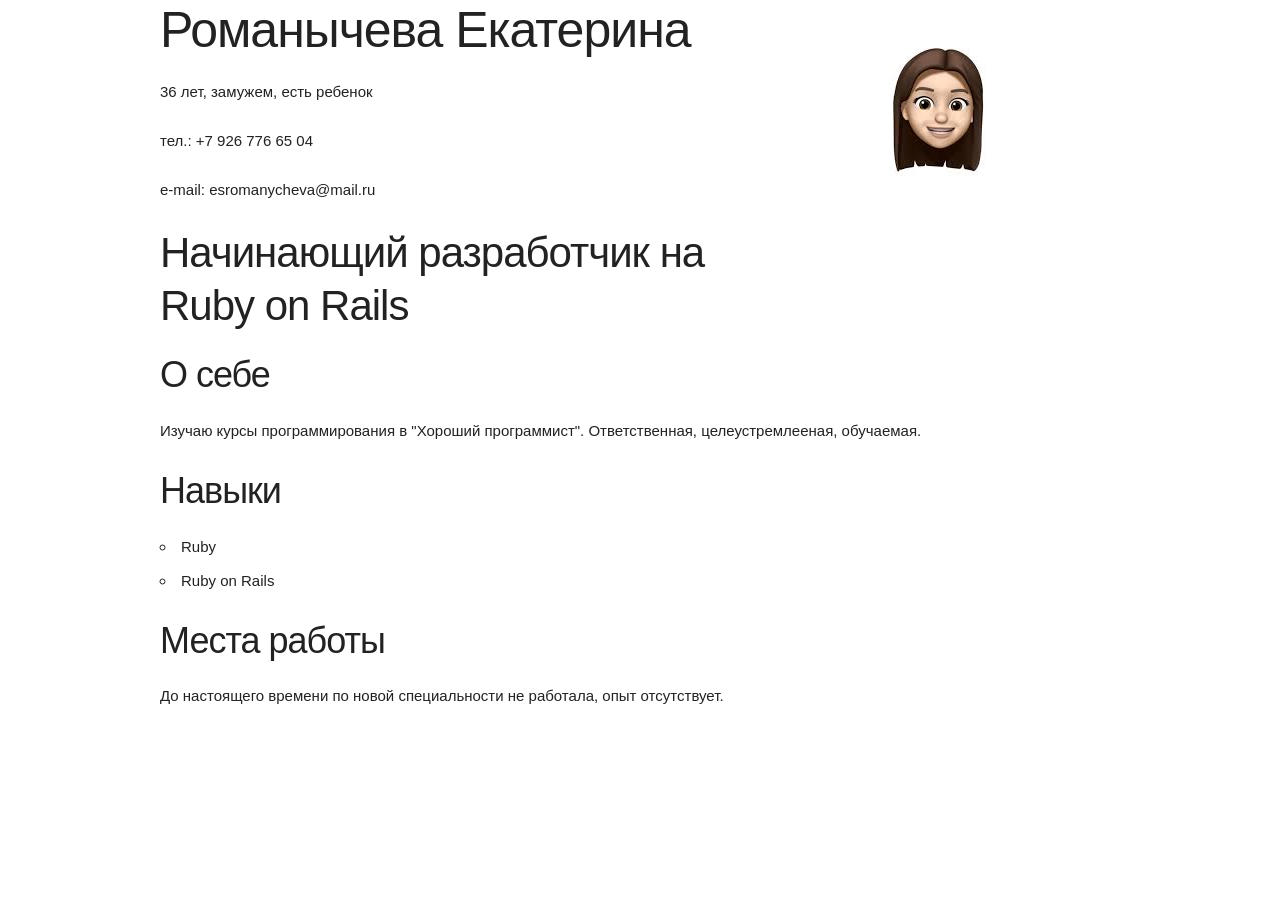
==== index.html @ 806fb1ae "rename to index" ====
<!DOCTYPE html>
<html lang="ru">
<head>
    <meta cherset="UTF-8">
    <title>Романычева Екатерина - начинающий разработчик на Ruby on Rails</title>

    <link href='https://fonts.googleapis.com/css?family=PT+Sans+Narrow:400,700&subset=latin,cyrillic' rel='stylesheet' type='text/css'>

    <link rel="stylesheet" href="css/normalize.css">
    <link rel="stylesheet" href="css/skeleton.css">
</head>

<body>
<div class="container">
    <div class="row">
        <div class="eight columns">
        <h1>Романычева Екатерина</h1>
        <p>36 лет, замужем, есть ребенок</p>
        <p>тел.: +7 926 776 65 04</p>
        <p>e-mail: esromanycheva@mail.ru</p>
            <h2>Начинающий разработчик на Ruby on Rails</h2>
        </div>
        <div class="four columns">
            <img src="kate.png" alt="[Фото]"/>
        </div>
    </div>
    <div class="row">
        </div>
        <div>
            <h3>О себе</h3>
            <p>Изучаю курсы программирования в "Хороший программист". Ответственная, целеустремлееная, обучаемая.</p>
        </div>

        <div>
            <h3>Навыки</h3>
            <ul>
                <li>Ruby</li>
                <li>Ruby on Rails</li>
            </ul>
        </div>

        <div>
    <h3>Места работы</h3>
            <p>До настоящего времени по новой специальности не работала, опыт отсутствует.</p>
</div>
    </div>
</body>
</html>
---- css/skeleton.css ----
/*
* Skeleton V2.0.4
* Copyright 2014, Dave Gamache
* www.getskeleton.com
* Free to use under the MIT license.
* http://www.opensource.org/licenses/mit-license.php
* 12/29/2014
*/


/* Table of contents
––––––––––––––––––––––––––––––––––––––––––––––––––
- Grid
- Base Styles
- Typography
- Links
- Buttons
- Forms
- Lists
- Code
- Tables
- Spacing
- Utilities
- Clearing
- Media Queries
*/


/* Grid
–––––––––––––––––––––––––––––––––––––––––––––––––– */
.container {
  position: relative;
  width: 100%;
  max-width: 960px;
  margin: 0 auto;
  padding: 0 20px;
  box-sizing: border-box; }
.column,
.columns {
  width: 100%;
  float: left;
  box-sizing: border-box; }

/* For devices larger than 400px */
@media (min-width: 400px) {
  .container {
    width: 85%;
    padding: 0; }
}

/* For devices larger than 550px */
@media (min-width: 550px) {
  .container {
    width: 80%; }
  .column,
  .columns {
    margin-left: 4%; }
  .column:first-child,
  .columns:first-child {
    margin-left: 0; }

  .one.column,
  .one.columns                    { width: 4.66666666667%; }
  .two.columns                    { width: 13.3333333333%; }
  .three.columns                  { width: 22%;            }
  .four.columns                   { width: 30.6666666667%; }
  .five.columns                   { width: 39.3333333333%; }
  .six.columns                    { width: 48%;            }
  .seven.columns                  { width: 56.6666666667%; }
  .eight.columns                  { width: 65.3333333333%; }
  .nine.columns                   { width: 74.0%;          }
  .ten.columns                    { width: 82.6666666667%; }
  .eleven.columns                 { width: 91.3333333333%; }
  .twelve.columns                 { width: 100%; margin-left: 0; }

  .one-third.column               { width: 30.6666666667%; }
  .two-thirds.column              { width: 65.3333333333%; }

  .one-half.column                { width: 48%; }

  /* Offsets */
  .offset-by-one.column,
  .offset-by-one.columns          { margin-left: 8.66666666667%; }
  .offset-by-two.column,
  .offset-by-two.columns          { margin-left: 17.3333333333%; }
  .offset-by-three.column,
  .offset-by-three.columns        { margin-left: 26%;            }
  .offset-by-four.column,
  .offset-by-four.columns         { margin-left: 34.6666666667%; }
  .offset-by-five.column,
  .offset-by-five.columns         { margin-left: 43.3333333333%; }
  .offset-by-six.column,
  .offset-by-six.columns          { margin-left: 52%;            }
  .offset-by-seven.column,
  .offset-by-seven.columns        { margin-left: 60.6666666667%; }
  .offset-by-eight.column,
  .offset-by-eight.columns        { margin-left: 69.3333333333%; }
  .offset-by-nine.column,
  .offset-by-nine.columns         { margin-left: 78.0%;          }
  .offset-by-ten.column,
  .offset-by-ten.columns          { margin-left: 86.6666666667%; }
  .offset-by-eleven.column,
  .offset-by-eleven.columns       { margin-left: 95.3333333333%; }

  .offset-by-one-third.column,
  .offset-by-one-third.columns    { margin-left: 34.6666666667%; }
  .offset-by-two-thirds.column,
  .offset-by-two-thirds.columns   { margin-left: 69.3333333333%; }

  .offset-by-one-half.column,
  .offset-by-one-half.columns     { margin-left: 52%; }

}


/* Base Styles
–––––––––––––––––––––––––––––––––––––––––––––––––– */
/* NOTE
html is set to 62.5% so that all the REM measurements throughout Skeleton
are based on 10px sizing. So basically 1.5rem = 15px :) */
html {
  font-size: 62.5%; }
body {
  font-size: 1.5em; /* currently ems cause chrome bug misinterpreting rems on body element */
  line-height: 1.6;
  font-weight: 400;
  ffont-family: "PT Sans Narrow", "HelveticaNeue", "Helvetica Neue", Helvetica, Arial, sans-serif;
  color: #222; }


/* Typography
–––––––––––––––––––––––––––––––––––––––––––––––––– */
h1, h2, h3, h4, h5, h6 {
  margin-top: 0;
  margin-bottom: 2rem;
  font-weight: 300; }
h1 { font-size: 4.0rem; line-height: 1.2;  letter-spacing: -.1rem;}
h2 { font-size: 3.6rem; line-height: 1.25; letter-spacing: -.1rem; }
h3 { font-size: 3.0rem; line-height: 1.3;  letter-spacing: -.1rem; }
h4 { font-size: 2.4rem; line-height: 1.35; letter-spacing: -.08rem; }
h5 { font-size: 1.8rem; line-height: 1.5;  letter-spacing: -.05rem; }
h6 { font-size: 1.5rem; line-height: 1.6;  letter-spacing: 0; }

/* Larger than phablet */
@media (min-width: 550px) {
  h1 { font-size: 5.0rem; }
  h2 { font-size: 4.2rem; }
  h3 { font-size: 3.6rem; }
  h4 { font-size: 3.0rem; }
  h5 { font-size: 2.4rem; }
  h6 { font-size: 1.5rem; }
}

p {
  margin-top: 0; }


/* Links
–––––––––––––––––––––––––––––––––––––––––––––––––– */
a {
  color: #1EAEDB; }
a:hover {
  color: #0FA0CE; }


/* Buttons
–––––––––––––––––––––––––––––––––––––––––––––––––– */
.button,
button,
input[type="submit"],
input[type="reset"],
input[type="button"] {
  display: inline-block;
  height: 38px;
  padding: 0 30px;
  color: #555;
  text-align: center;
  font-size: 11px;
  font-weight: 600;
  line-height: 38px;
  letter-spacing: .1rem;
  text-transform: uppercase;
  text-decoration: none;
  white-space: nowrap;
  background-color: transparent;
  border-radius: 4px;
  border: 1px solid #bbb;
  cursor: pointer;
  box-sizing: border-box; }
.button:hover,
button:hover,
input[type="submit"]:hover,
input[type="reset"]:hover,
input[type="button"]:hover,
.button:focus,
button:focus,
input[type="submit"]:focus,
input[type="reset"]:focus,
input[type="button"]:focus {
  color: #333;
  border-color: #888;
  outline: 0; }
.button.button-primary,
button.button-primary,
input[type="submit"].button-primary,
input[type="reset"].button-primary,
input[type="button"].button-primary {
  color: #FFF;
  background-color: #33C3F0;
  border-color: #33C3F0; }
.button.button-primary:hover,
button.button-primary:hover,
input[type="submit"].button-primary:hover,
input[type="reset"].button-primary:hover,
input[type="button"].button-primary:hover,
.button.button-primary:focus,
button.button-primary:focus,
input[type="submit"].button-primary:focus,
input[type="reset"].button-primary:focus,
input[type="button"].button-primary:focus {
  color: #FFF;
  background-color: #1EAEDB;
  border-color: #1EAEDB; }


/* Forms
–––––––––––––––––––––––––––––––––––––––––––––––––– */
input[type="email"],
input[type="number"],
input[type="search"],
input[type="text"],
input[type="tel"],
input[type="url"],
input[type="password"],
textarea,
select {
  height: 38px;
  padding: 6px 10px; /* The 6px vertically centers text on FF, ignored by Webkit */
  background-color: #fff;
  border: 1px solid #D1D1D1;
  border-radius: 4px;
  box-shadow: none;
  box-sizing: border-box; }
/* Removes awkward default styles on some inputs for iOS */
input[type="email"],
input[type="number"],
input[type="search"],
input[type="text"],
input[type="tel"],
input[type="url"],
input[type="password"],
textarea {
  -webkit-appearance: none;
     -moz-appearance: none;
          appearance: none; }
textarea {
  min-height: 65px;
  padding-top: 6px;
  padding-bottom: 6px; }
input[type="email"]:focus,
input[type="number"]:focus,
input[type="search"]:focus,
input[type="text"]:focus,
input[type="tel"]:focus,
input[type="url"]:focus,
input[type="password"]:focus,
textarea:focus,
select:focus {
  border: 1px solid #33C3F0;
  outline: 0; }
label,
legend {
  display: block;
  margin-bottom: .5rem;
  font-weight: 600; }
fieldset {
  padding: 0;
  border-width: 0; }
input[type="checkbox"],
input[type="radio"] {
  display: inline; }
label > .label-body {
  display: inline-block;
  margin-left: .5rem;
  font-weight: normal; }


/* Lists
–––––––––––––––––––––––––––––––––––––––––––––––––– */
ul {
  list-style: circle inside; }
ol {
  list-style: decimal inside; }
ol, ul {
  padding-left: 0;
  margin-top: 0; }
ul ul,
ul ol,
ol ol,
ol ul {
  margin: 1.5rem 0 1.5rem 3rem;
  font-size: 90%; }
li {
  margin-bottom: 1rem; }


/* Code
–––––––––––––––––––––––––––––––––––––––––––––––––– */
code {
  padding: .2rem .5rem;
  margin: 0 .2rem;
  font-size: 90%;
  white-space: nowrap;
  background: #F1F1F1;
  border: 1px solid #E1E1E1;
  border-radius: 4px; }
pre > code {
  display: block;
  padding: 1rem 1.5rem;
  white-space: pre; }


/* Tables
–––––––––––––––––––––––––––––––––––––––––––––––––– */
th,
td {
  padding: 12px 15px;
  text-align: left;
  border-bottom: 1px solid #E1E1E1; }
th:first-child,
td:first-child {
  padding-left: 0; }
th:last-child,
td:last-child {
  padding-right: 0; }


/* Spacing
–––––––––––––––––––––––––––––––––––––––––––––––––– */
button,
.button {
  margin-bottom: 1rem; }
input,
textarea,
select,
fieldset {
  margin-bottom: 1.5rem; }
pre,
blockquote,
dl,
figure,
table,
p,
ul,
ol,
form {
  margin-bottom: 2.5rem; }


/* Utilities
–––––––––––––––––––––––––––––––––––––––––––––––––– */
.u-full-width {
  width: 100%;
  box-sizing: border-box; }
.u-max-full-width {
  max-width: 100%;
  box-sizing: border-box; }
.u-pull-right {
  float: right; }
.u-pull-left {
  float: left; }


/* Misc
–––––––––––––––––––––––––––––––––––––––––––––––––– */
hr {
  margin-top: 3rem;
  margin-bottom: 3.5rem;
  border-width: 0;
  border-top: 1px solid #E1E1E1; }


/* Clearing
–––––––––––––––––––––––––––––––––––––––––––––––––– */

/* Self Clearing Goodness */
.container:after,
.row:after,
.u-cf {
  content: "";
  display: table;
  clear: both; }


/* Media Queries
–––––––––––––––––––––––––––––––––––––––––––––––––– */
/*
Note: The best way to structure the use of media queries is to create the queries
near the relevant code. For example, if you wanted to change the styles for buttons
on small devices, paste the mobile query code up in the buttons section and style it
there.
*/


/* Larger than mobile */
@media (min-width: 400px) {}

/* Larger than phablet (also point when grid becomes active) */
@media (min-width: 550px) {}

/* Larger than tablet */
@media (min-width: 750px) {}

/* Larger than desktop */
@media (min-width: 1000px) {}

/* Larger than Desktop HD */
@media (min-width: 1200px) {}
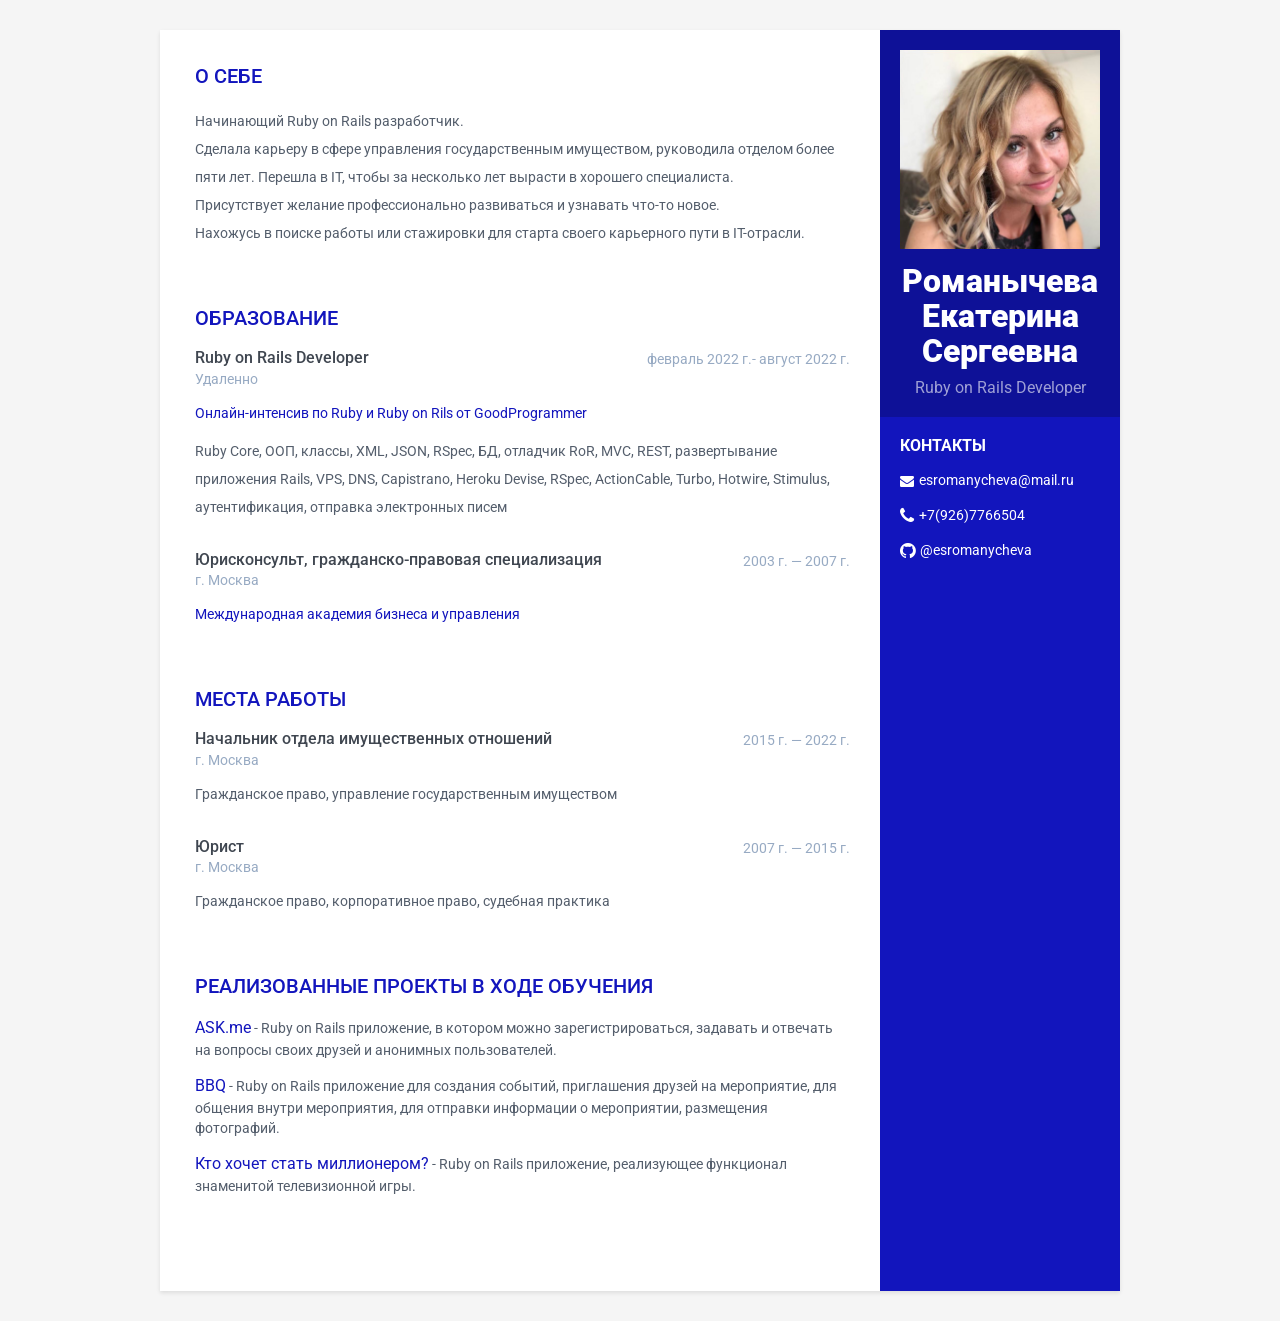
==== commit 66474b2c: "init cv" ====
--- a/index.html
+++ b/index.html
@@ -1,48 +1,131 @@
 <!DOCTYPE html>
 <html lang="ru">
 <head>
-    <meta cherset="UTF-8">
-    <title>Романычева Екатерина - начинающий разработчик на Ruby on Rails</title>
+    <title>Резюме Романычева Екатерина Сергеевна</title>
+    
+    <meta charset="utf-8">
+    <meta name="viewport" content="width=device-width, initial-scale=1.0">
 
-    <link href='https://fonts.googleapis.com/css?family=PT+Sans+Narrow:400,700&subset=latin,cyrillic' rel='stylesheet' type='text/css'>
+    <link href='https://fonts.googleapis.com/css?family=Roboto:400,500,400italic,300italic,300,500italic,700,700italic,900,900italic' rel='stylesheet' type='text/css'>
+    <link rel="stylesheet" href="assets/plugins/bootstrap/css/bootstrap.min.css">
+    <link rel="stylesheet" href="assets/plugins/font-awesome/css/font-awesome.css">
 
-    <link rel="stylesheet" href="css/normalize.css">
-    <link rel="stylesheet" href="css/skeleton.css">
+    <link id="theme-style" rel="stylesheet" href="assets/css/styles.css">
 </head>
 
 <body>
-<div class="container">
-    <div class="row">
-        <div class="eight columns">
-        <h1>Романычева Екатерина</h1>
-        <p>36 лет, замужем, есть ребенок</p>
-        <p>тел.: +7 926 776 65 04</p>
-        <p>e-mail: esromanycheva@mail.ru</p>
-            <h2>Начинающий разработчик на Ruby on Rails</h2>
+  <div class="wrapper">
+
+    <div class="sidebar-wrapper">
+      <div class="profile-container">
+        <img class="profile" src="assets/images/image.jpg" alt="Фото"/>
+        <h1 class="name">Романычева Екатерина Сергеевна</h1>
+        <h3 class="tagline">Ruby on Rails Developer</h3>
+      </div><!--//profile-container-->
+
+      <div class="contact-container container-block">
+        <h2 class="container-block-title">Контакты</h2>
+        <ul class="list-unstyled contact-list">
+          <li class="email"><i class="fa fa-envelope"></i><a href="mailto:yourname@mail.ru">esromanycheva@mail.ru</a></li>
+          <li class="phone"><i class="fa fa-phone"></i><a href="tel:01234567890">+7(926)7766504</a></li>
+          <li class="github"><i class="fa fa-github"></i><a href="https://github.com/esromanycheva" target="_blank">@esromanycheva</a></li>
+        </ul>
+      </div><!--//contact-container-->
+
+      <!-- <div class="languages-container container-block">
+        <h2 class="container-block-title">Знание языков</h2>
+        <ul class="list-unstyled interests-list">
+          <li>Английский <span class="lang-desc">(чтение технической документации)</span></li>
+          <li>Русский <span class="lang-desc">(родной)</span></li>
+        </ul>
+      </div>//languages-container -->
+    </div>
+
+    <div class="main-wrapper">
+      <section class="section summary-section">
+        <h2 class="section-title">О себе</h2>
+        <div class="summary">
+          <p>Начинающий Ruby on Rails разработчик.<br>
+            Сделала карьеру в сфере управления государственным имуществом, руководила отделом более пяти лет. Перешла в IT, чтобы за несколько лет вырасти в хорошего специалиста.<br> 
+            Присутствует желание профессионально развиваться и узнавать что-то новое.<br>
+            Нахожусь в поиске работы или стажировки для старта своего карьерного пути в IT-отрасли.<br>
+          </p>
         </div>
-        <div class="four columns">
-            <img src="kate.png" alt="[Фото]"/>
-        </div>
-    </div>
-    <div class="row">
-        </div>
-        <div>
-            <h3>О себе</h3>
-            <p>Изучаю курсы программирования в "Хороший программист". Ответственная, целеустремлееная, обучаемая.</p>
+      </section>
+
+      <section class="section experiences-section">
+        <h2 class="section-title">Образование</h2>
+        <div class="item">
+          <div class="meta">
+            <div class="upper-row">
+                <h3 class="job-title">Ruby on Rails Developer</h3>
+                <div class="time">февраль 2022 г.- август 2022 г. </div>
+            </div>
+            <div class="company">Удаленно</div>
+          </div>
+          <div class="details">
+            <p><a href="https://goodprogrammer.ru/">Онлaйн-интенсив по Ruby и Ruby on Rils от GoodProgrammer</a></p>
+          </div>
+          <p>Ruby Core, ООП, классы, XML, JSON, RSpec, БД, отладчик RoR, MVC, REST, развертывание приложения Rails, VPS, DNS, Capistrano, Heroku Devise, RSpec, ActionCable, Turbo, Hotwire, Stimulus, аутентификация, отправка электронных писем</p>
         </div>
 
-        <div>
-            <h3>Навыки</h3>
-            <ul>
-                <li>Ruby</li>
-                <li>Ruby on Rails</li>
-            </ul>
+        <div class="item">
+          <div class="meta">
+            <div class="upper-row">
+              <h3 class="job-title">Юрисконсульт, гражданско-правовая специализация</h3>
+              <div class="time">2003 г. — 2007 г. </div>
+            </div>
+            <div class="company">г. Москва</div>
+          </div>
+          <div class="details">
+            <p><a href="https://mabiu.ru//">Международная академия бизнеса и управления</a></p>
+          </div>
+        </div>
+      </section>
+
+      <section class="section experiences-section">
+        <h2 class="section-title">Места работы</h2>
+        <div class="item">
+          <div class="meta">
+            <div class="upper-row">
+              <h3 class="job-title">Начальник отдела имущественных отношений</h3>
+              <div class="time">2015 г. — 2022 г.</div>
+            </div>
+            <div class="company">г. Москва</div>
+          </div>
+            <p>Гражданское право, управление государственным имуществом</p>
+        </div>
+        <div class="item">
+          <div class="meta">
+            <div class="upper-row">
+              <h3 class="job-title">Юрист</h3>
+              <div class="time">2007 г. — 2015 г.</div>
+            </div>
+            <div class="company">г. Москва</div>
+          </div>
+            <p>Гражданское право, корпоративное право, судебная практика</p>
+        </div>
+      </section>
+
+      <section class="section projects-section">
+        <h2 class="section-title">Реализованные проекты в ходе обучения</h2>
+        <div class="item">
+            <span class="project-title"><a href="https://github.com/esromanycheva/askmee" target="_blank">ASK.me</a></span> -
+            <span class="project-tagline">Ruby on Rails приложение, в котором можно зарегистрироваться, задавать и отвечать на вопросы своих друзей и анонимных пользователей.</span>
         </div>
 
-        <div>
-    <h3>Места работы</h3>
-            <p>До настоящего времени по новой специальности не работала, опыт отсутствует.</p>
-</div>
+        <div class="item">
+          <span class="project-title"><a href="https://github.com/esromanycheva/bbq2" target="_blank">BBQ</a></span> -
+          <span class="project-tagline">Ruby on Rails приложение для создания событий, приглашения друзей на мероприятие, для общения внутри мероприятия, для отправки информации о мероприятии, размещения фотографий.</span>
+        </div>
+
+        <div class="item">
+          <span class="project-title"><a href="https://github.com/esromanycheva/khsm2" target="_blank">Кто хочет стать миллионером?</a></span> -
+          <span class="project-tagline">Ruby on Rails приложение, реализующее функционал знаменитой телевизионной игры.</span>
+        </div>
+
+      </section>
     </div>
+  </div>
 </body>
 </html>
--- a/assets/css/styles.css
+++ b/assets/css/styles.css
@@ -0,0 +1,284 @@
+/*
+ * Template Name: Orbit - Responsive Resume/CV Template for Developers
+ * Version: 1.0
+ * Author: Xiaoying Riley
+ * Twitter: @3rdwave_themes
+ * License: Creative Commons Attribution 3.0 License
+ * Website: http://themes.3rdwavemedia.com/
+*/
+/* styles-3.css */
+/* ======= Base ======= */
+body {
+  font-family: 'Roboto', sans-serif;
+  color: #545E6C;
+  background: #f5f5f5;
+  font-size: 14px;
+  padding: 30px;
+  -webkit-font-smoothing: antialiased;
+  -moz-osx-font-smoothing: grayscale;
+}
+h1,
+h2,
+h3,
+h4,
+h5,
+h6 {
+  font-weight: 700;
+}
+a {
+  color: #1215bd;
+  -webkit-transition: all 0.4s ease-in-out;
+  -moz-transition: all 0.4s ease-in-out;
+  -ms-transition: all 0.4s ease-in-out;
+  -o-transition: all 0.4s ease-in-out;
+}
+a:hover {
+  text-decoration: underline;
+  color: #1215bd;
+}
+a:focus {
+  text-decoration: none;
+}
+p {
+  line-height: 2;
+}
+.wrapper {
+  background: #1215bd;
+  max-width: 960px;
+  margin: 0 auto;
+  position: relative;
+  -webkit-box-shadow: 0px 2px 4px rgba(0, 0, 0, 0.1);
+  -moz-box-shadow: 0px 2px 4px rgba(0, 0, 0, 0.1);
+  box-shadow: 0px 2px 4px rgba(0, 0, 0, 0.1);
+}
+.sidebar-wrapper {
+  background: #1215bd;
+  position: absolute;
+  right: 0;
+  width: 240px;
+  height: 100%;
+  min-height: 800px;
+  color: #fff;
+}
+.sidebar-wrapper a {
+  color: #fff;
+}
+.sidebar-wrapper .profile-container {
+  padding: 20px;
+  background: rgba(0, 0, 0, 0.2);
+  text-align: center;
+  color: #fff;
+}
+.sidebar-wrapper .name {
+  font-size: 32px;
+  font-weight: 900;
+  margin-top: 0;
+  margin-bottom: 10px;
+}
+.sidebar-wrapper .tagline {
+  color: rgba(255, 255, 255, 0.6);
+  font-size: 16px;
+  font-weight: 400;
+  margin-top: 0;
+  margin-bottom: 0;
+}
+.sidebar-wrapper .profile {
+  margin-bottom: 15px;
+  width: 100%;
+}
+.sidebar-wrapper .contact-list .fa {
+  margin-right: 5px;
+  font-size: 18px;
+  vertical-align: middle;
+}
+.sidebar-wrapper .contact-list li {
+  margin-bottom: 15px;
+}
+.sidebar-wrapper .contact-list li:last-child {
+  margin-bottom: 0;
+}
+.sidebar-wrapper .contact-list .email .fa {
+  font-size: 14px;
+}
+.sidebar-wrapper .container-block {
+  padding: 20px;
+}
+.sidebar-wrapper .container-block-title {
+  text-transform: uppercase;
+  font-size: 16px;
+  font-weight: 700;
+  margin-top: 0;
+  margin-bottom: 15px;
+}
+.sidebar-wrapper .degree {
+  font-size: 14px;
+  margin-top: 0;
+  margin-bottom: 5px;
+}
+.sidebar-wrapper .education-container .item {
+  margin-bottom: 15px;
+}
+.sidebar-wrapper .education-container .item:last-child {
+  margin-bottom: 0;
+}
+.sidebar-wrapper .education-container .meta {
+  color: rgba(255, 255, 255, 0.6);
+  font-weight: 500;
+  margin-bottom: 0px;
+  margin-top: 0;
+}
+.sidebar-wrapper .education-container .time {
+  color: rgba(255, 255, 255, 0.6);
+  font-weight: 500;
+  margin-bottom: 0px;
+}
+.sidebar-wrapper .interests-list {
+  margin-bottom: 0;
+}
+.sidebar-wrapper .interests-list li {
+  margin-bottom: 10px;
+}
+.sidebar-wrapper .interests-list li:last-child {
+  margin-bottom: 0;
+}
+.main-wrapper {
+  background: #fff;
+  padding: 35px;
+  padding-right: 270px;
+}
+.main-wrapper .section-title {
+  text-transform: uppercase;
+  font-size: 20px;
+  font-weight: 500;
+  color: #1215bd;
+  position: relative;
+  margin-top: 0;
+  margin-bottom: 20px;
+}
+.main-wrapper .section-title .fa {
+  width: 30px;
+  height: 30px;
+  margin-right: 8px;
+  display: inline-block;
+  color: #fff;
+  -webkit-border-radius: 50%;
+  -moz-border-radius: 50%;
+  -ms-border-radius: 50%;
+  -o-border-radius: 50%;
+  border-radius: 50%;
+  -moz-background-clip: padding;
+  -webkit-background-clip: padding-box;
+  background-clip: padding-box;
+  background: #1215bd;
+  text-align: center;
+  padding-top: 8px;
+  font-size: 16px;
+  position: relative;
+  top: -2px;
+}
+.main-wrapper .section {
+  margin-bottom: 60px;
+}
+.main-wrapper .experiences-section .item {
+  margin-bottom: 30px;
+}
+.main-wrapper .upper-row {
+  position: relative;
+  overflow: hidden;
+  margin-bottom: 2px;
+}
+.main-wrapper .job-title {
+  color: #3F4650;
+  font-size: 16px;
+  margin-top: 0;
+  margin-bottom: 0;
+  font-weight: 500;
+}
+.main-wrapper .time {
+  position: absolute;
+  right: 0;
+  top: 0;
+  color: #97AAC3;
+}
+.main-wrapper .company {
+  margin-bottom: 10px;
+  color: #97AAC3;
+}
+.main-wrapper .project-title {
+  font-size: 16px;
+  font-weight: 400;
+  margin-top: 0;
+  margin-bottom: 5px;
+}
+.main-wrapper .projects-section .intro {
+  margin-bottom: 30px;
+}
+.main-wrapper .projects-section .item {
+  margin-bottom: 15px;
+}
+.skillset .item {
+  margin-bottom: 15px;
+  overflow: hidden;
+}
+.skillset .level-title {
+  font-size: 14px;
+  margin-top: 0;
+  margin-bottom: 12px;
+}
+.skillset .level-bar {
+  height: 12px;
+  background: #f5f5f5;
+}
+.skillset .level-bar-inner {
+  height: 12px;
+  background: #1215bd;
+}
+.footer {
+  padding: 30px;
+  padding-top: 60px;
+}
+.footer .copyright {
+  line-height: 1.6;
+  color: #545E6C;
+  font-size: 13px;
+}
+.footer .fa-heart {
+  color: #fb866a;
+}
+/* Extra small devices (phones, less than 768px) */
+@media (max-width: 767px) {
+  .sidebar-wrapper {
+    position: static;
+    width: inherit;
+  }
+  .main-wrapper {
+    padding: 30px;
+  }
+  .main-wrapper .time {
+    position: static;
+    display: block;
+    margin-top: 5px;
+  }
+  .main-wrapper .upper-row {
+    margin-bottom: 0;
+  }
+}
+/* Small devices (tablets, 768px and up) */
+/* Medium devices (desktops, 992px and up) */
+@media (min-width: 992px) {
+  .skillset .level-title {
+    display: inline-block;
+    float: left;
+    width: 30%;
+    margin-bottom: 0;
+  }
+  .skillset .level-bar {
+    display: inline-block;
+    width: 70%;
+    float: left;
+    position: relative;
+    top: 1px;
+  }
+}
+/* Large devices (large desktops, 1200px and up) */
+/* Ex-Large devices (large desktops, 1200px and up) */
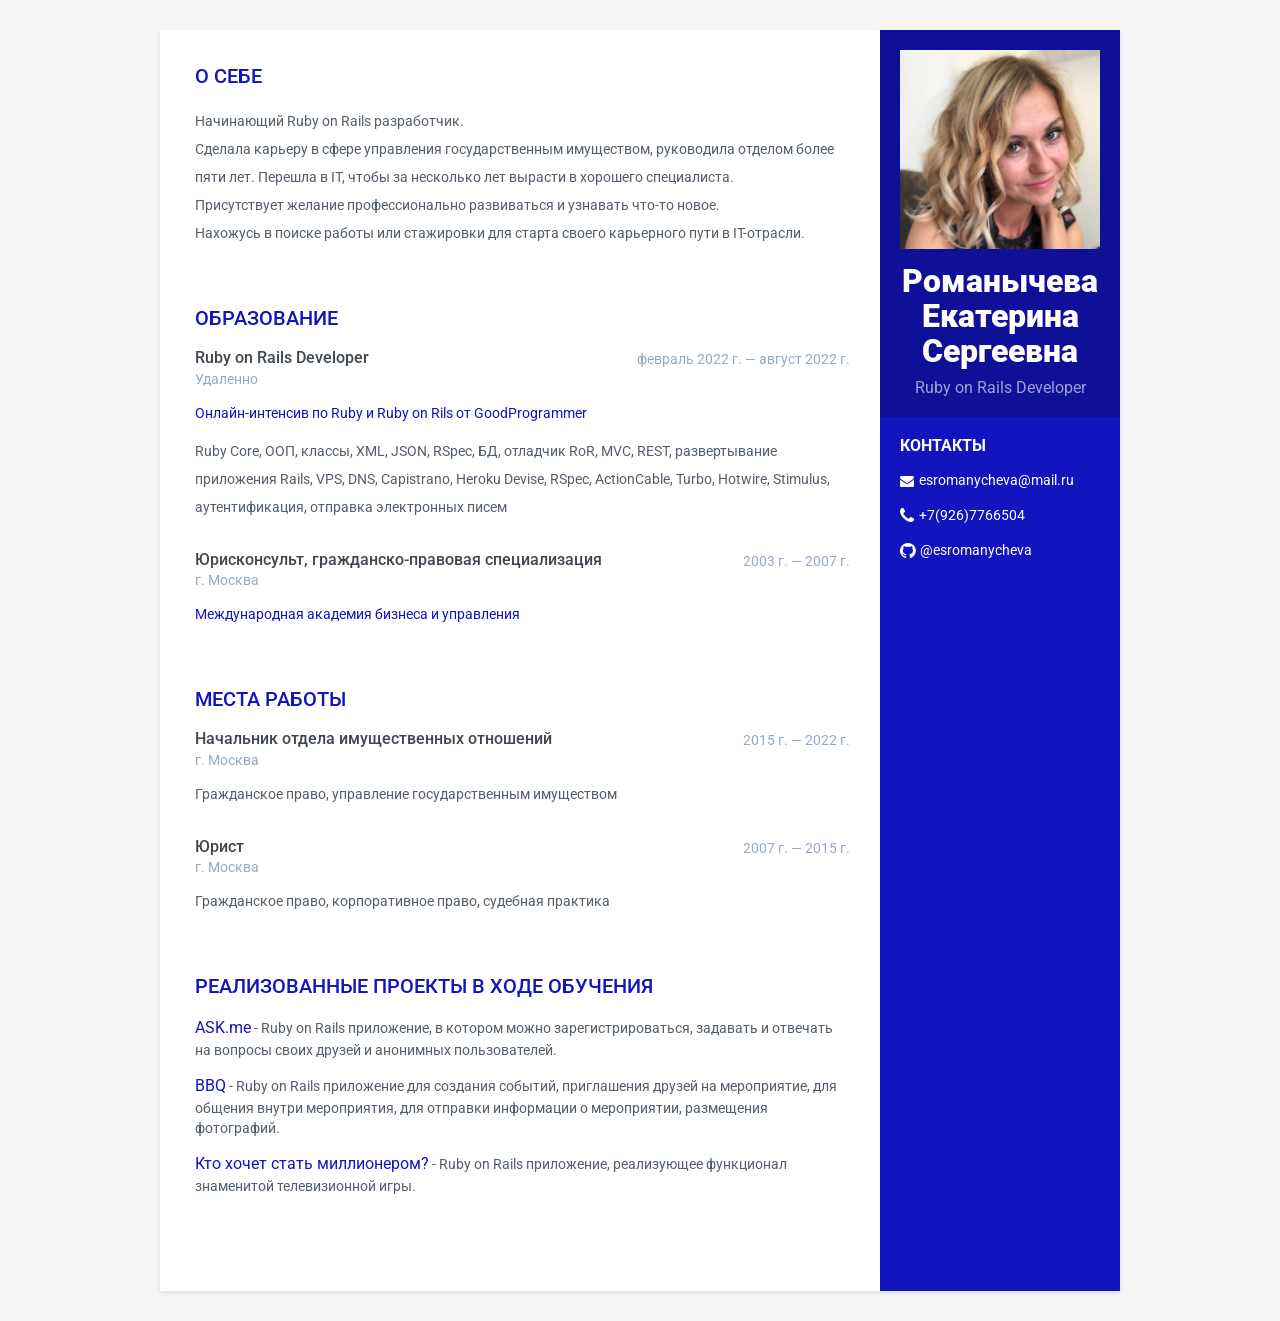
==== commit ba9ac698: "Update index.html" ====
--- a/index.html
+++ b/index.html
@@ -6,7 +6,7 @@
     <meta charset="utf-8">
     <meta name="viewport" content="width=device-width, initial-scale=1.0">
 
-    <link href='https://fonts.googleapis.com/css?family=Roboto:400,500,400italic,300italic,300,500italic,700,700italic,900,900italic' rel='stylesheet' type='text/css'>
+    <link href="https://fonts.googleapis.com/css?family=Roboto:400,500,400italic,300italic,300,500italic,700,700italic,900,900italic" rel="stylesheet" type="text/css">
     <link rel="stylesheet" href="assets/plugins/bootstrap/css/bootstrap.min.css">
     <link rel="stylesheet" href="assets/plugins/font-awesome/css/font-awesome.css">
 
@@ -21,24 +21,16 @@
         <img class="profile" src="assets/images/image.jpg" alt="Фото"/>
         <h1 class="name">Романычева Екатерина Сергеевна</h1>
         <h3 class="tagline">Ruby on Rails Developer</h3>
-      </div><!--//profile-container-->
+      </div>
 
       <div class="contact-container container-block">
         <h2 class="container-block-title">Контакты</h2>
         <ul class="list-unstyled contact-list">
-          <li class="email"><i class="fa fa-envelope"></i><a href="mailto:yourname@mail.ru">esromanycheva@mail.ru</a></li>
-          <li class="phone"><i class="fa fa-phone"></i><a href="tel:01234567890">+7(926)7766504</a></li>
+          <li class="email"><i class="fa fa-envelope"></i><a href="mailto:esromanycheva@mail.ru">esromanycheva@mail.ru</a></li>
+          <li class="phone"><i class="fa fa-phone"></i><a href="tel:79267766504">+7(926)7766504</a></li>
           <li class="github"><i class="fa fa-github"></i><a href="https://github.com/esromanycheva" target="_blank">@esromanycheva</a></li>
         </ul>
-      </div><!--//contact-container-->
-
-      <!-- <div class="languages-container container-block">
-        <h2 class="container-block-title">Знание языков</h2>
-        <ul class="list-unstyled interests-list">
-          <li>Английский <span class="lang-desc">(чтение технической документации)</span></li>
-          <li>Русский <span class="lang-desc">(родной)</span></li>
-        </ul>
-      </div>//languages-container -->
+      </div>
     </div>
 
     <div class="main-wrapper">
@@ -59,7 +51,7 @@
           <div class="meta">
             <div class="upper-row">
                 <h3 class="job-title">Ruby on Rails Developer</h3>
-                <div class="time">февраль 2022 г.- август 2022 г. </div>
+                <div class="time">февраль 2022 г. — август 2022 г. </div>
             </div>
             <div class="company">Удаленно</div>
           </div>
@@ -78,7 +70,7 @@
             <div class="company">г. Москва</div>
           </div>
           <div class="details">
-            <p><a href="https://mabiu.ru//">Международная академия бизнеса и управления</a></p>
+            <p><a href="https://mabiu.ru/">Международная академия бизнеса и управления</a></p>
           </div>
         </div>
       </section>
@@ -110,8 +102,8 @@
       <section class="section projects-section">
         <h2 class="section-title">Реализованные проекты в ходе обучения</h2>
         <div class="item">
-            <span class="project-title"><a href="https://github.com/esromanycheva/askmee" target="_blank">ASK.me</a></span> -
-            <span class="project-tagline">Ruby on Rails приложение, в котором можно зарегистрироваться, задавать и отвечать на вопросы своих друзей и анонимных пользователей.</span>
+          <span class="project-title"><a href="https://github.com/esromanycheva/askmee" target="_blank">ASK.me</a></span> -
+          <span class="project-tagline">Ruby on Rails приложение, в котором можно зарегистрироваться, задавать и отвечать на вопросы своих друзей и анонимных пользователей.</span>
         </div>
 
         <div class="item">
@@ -128,4 +120,4 @@
     </div>
   </div>
 </body>
-</html>+</html>
